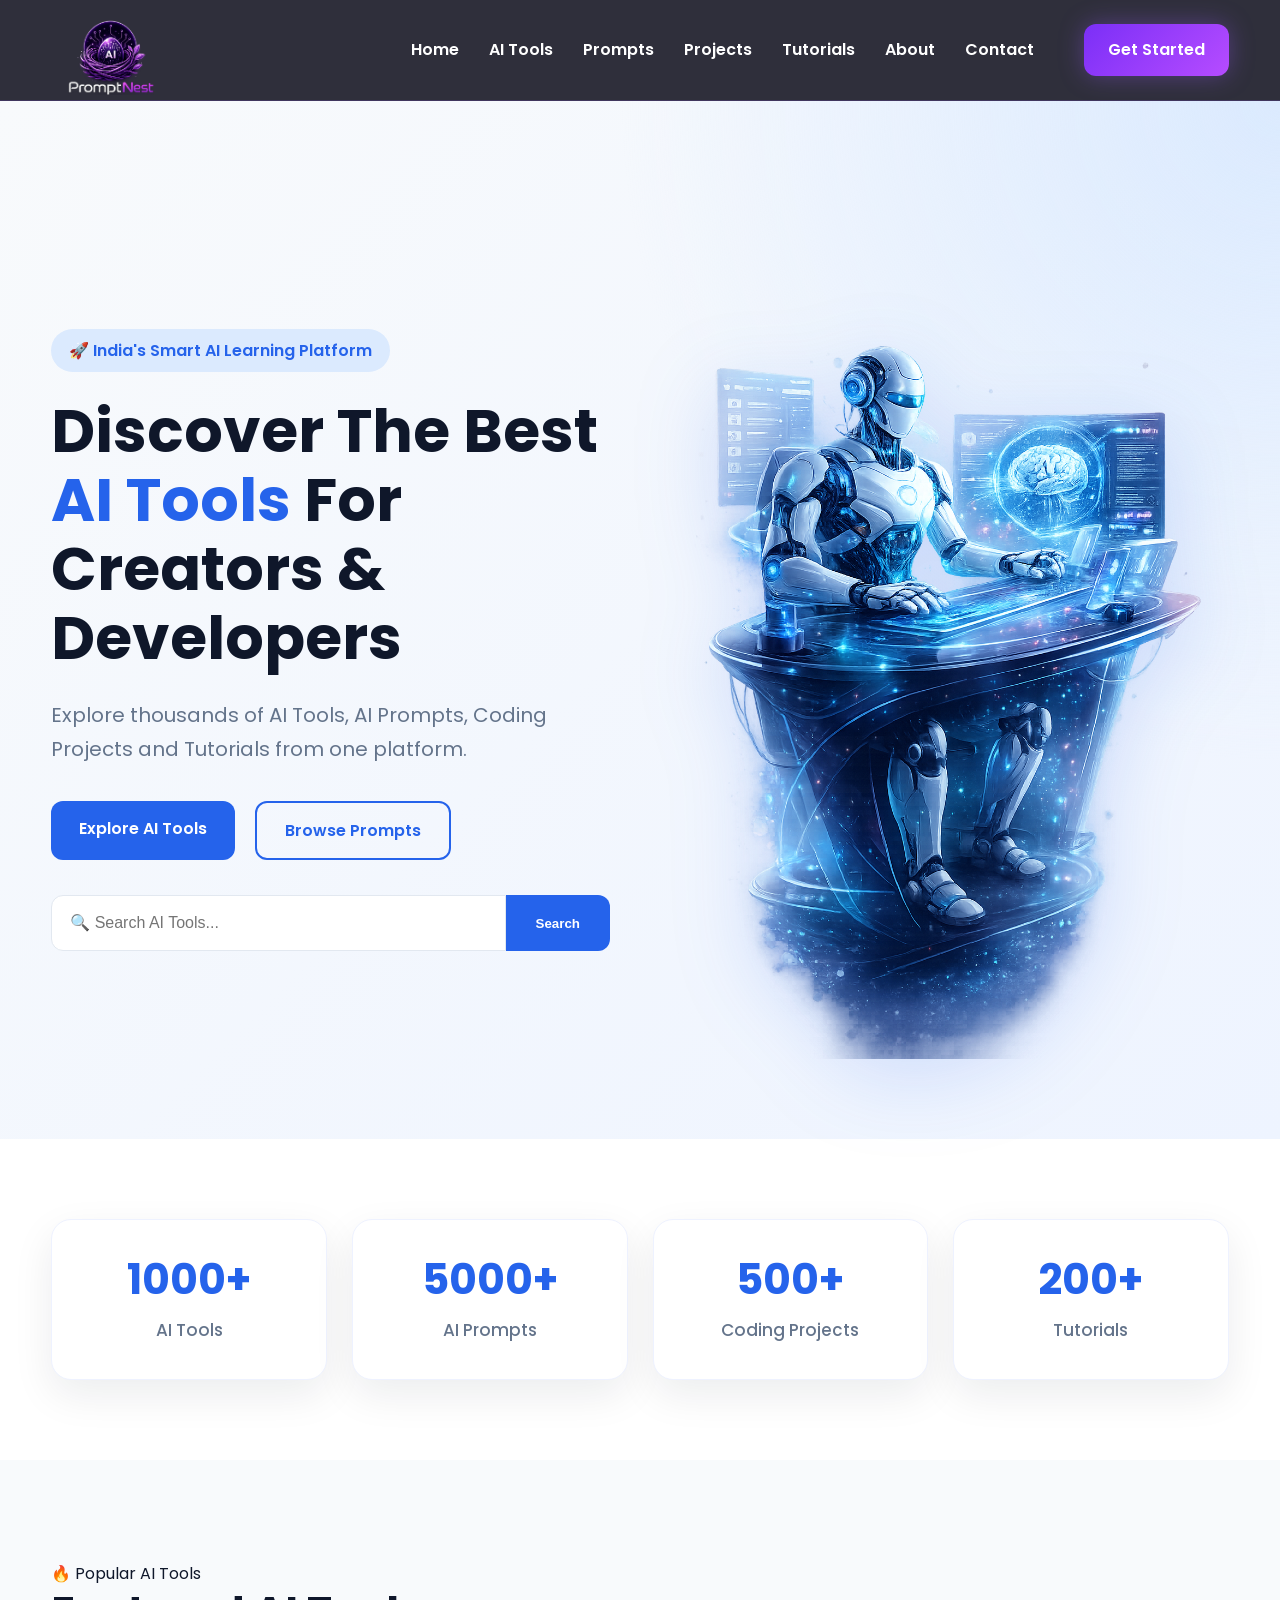
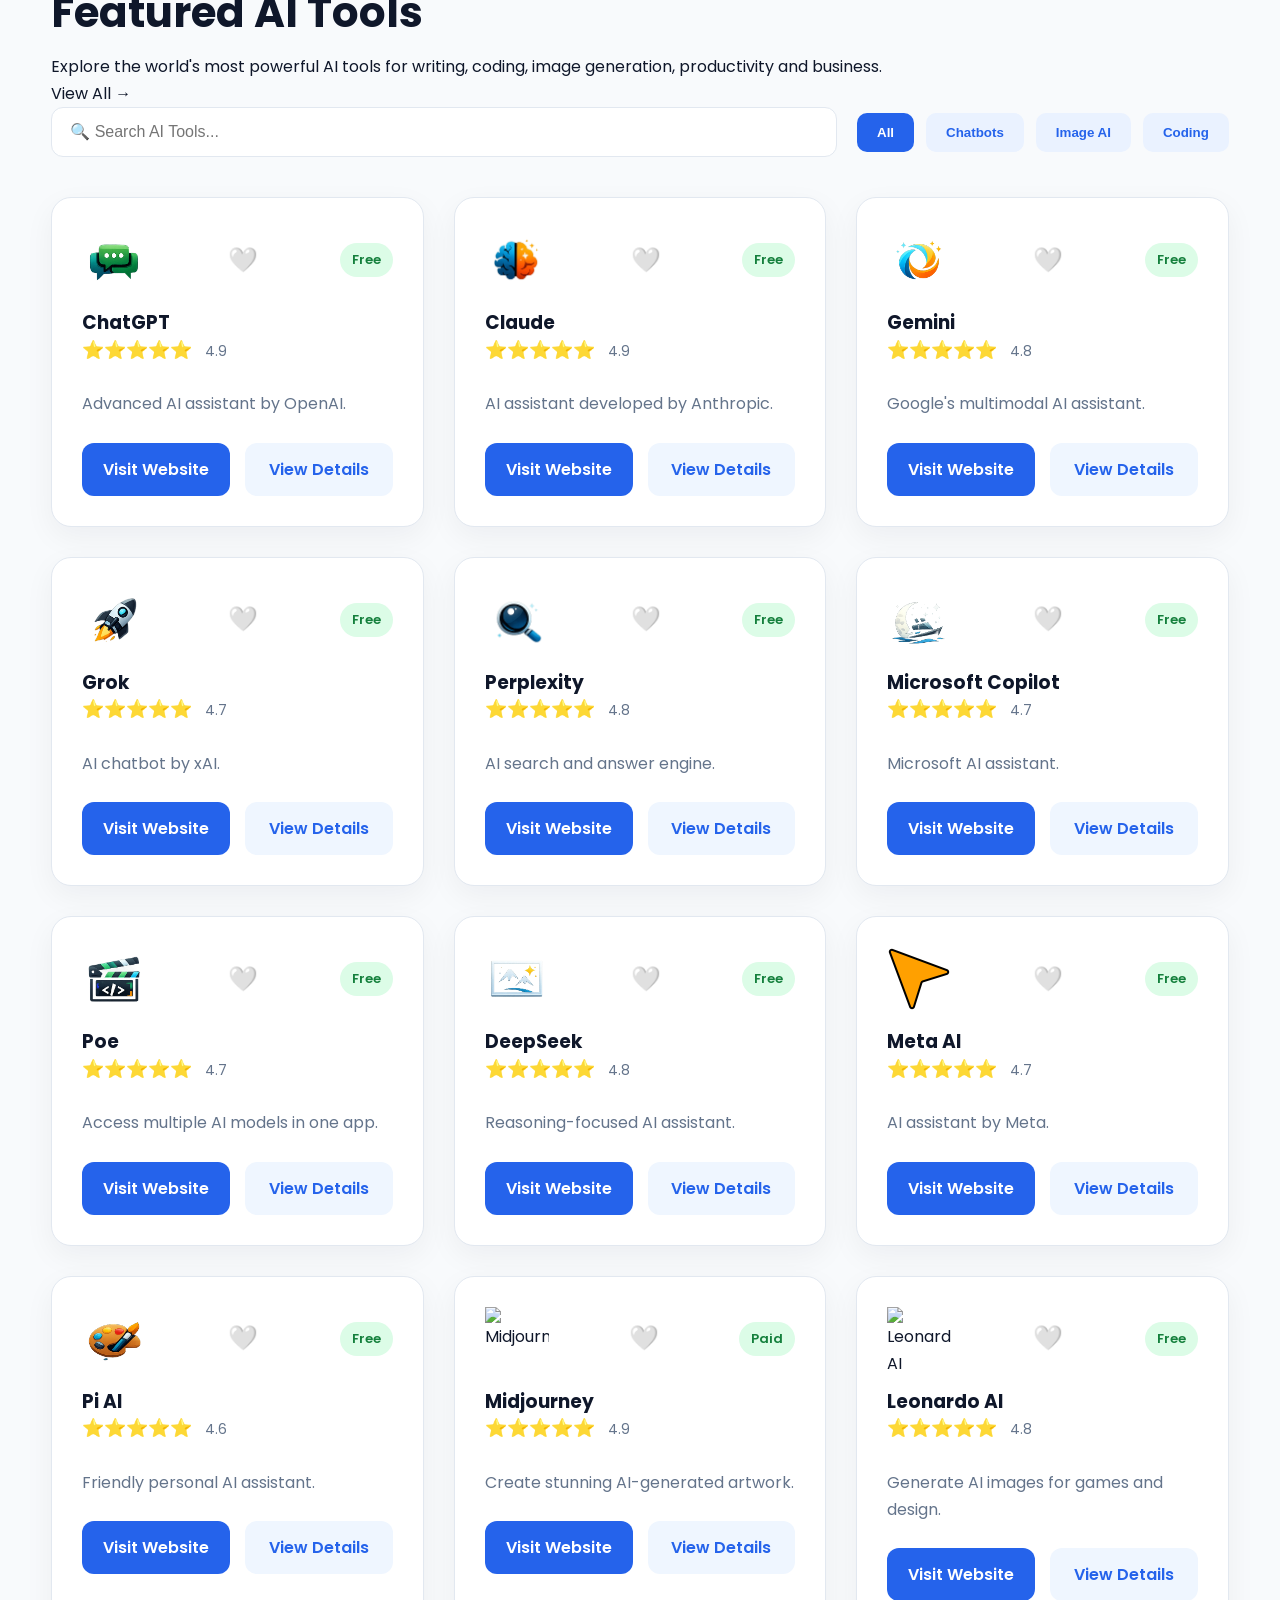
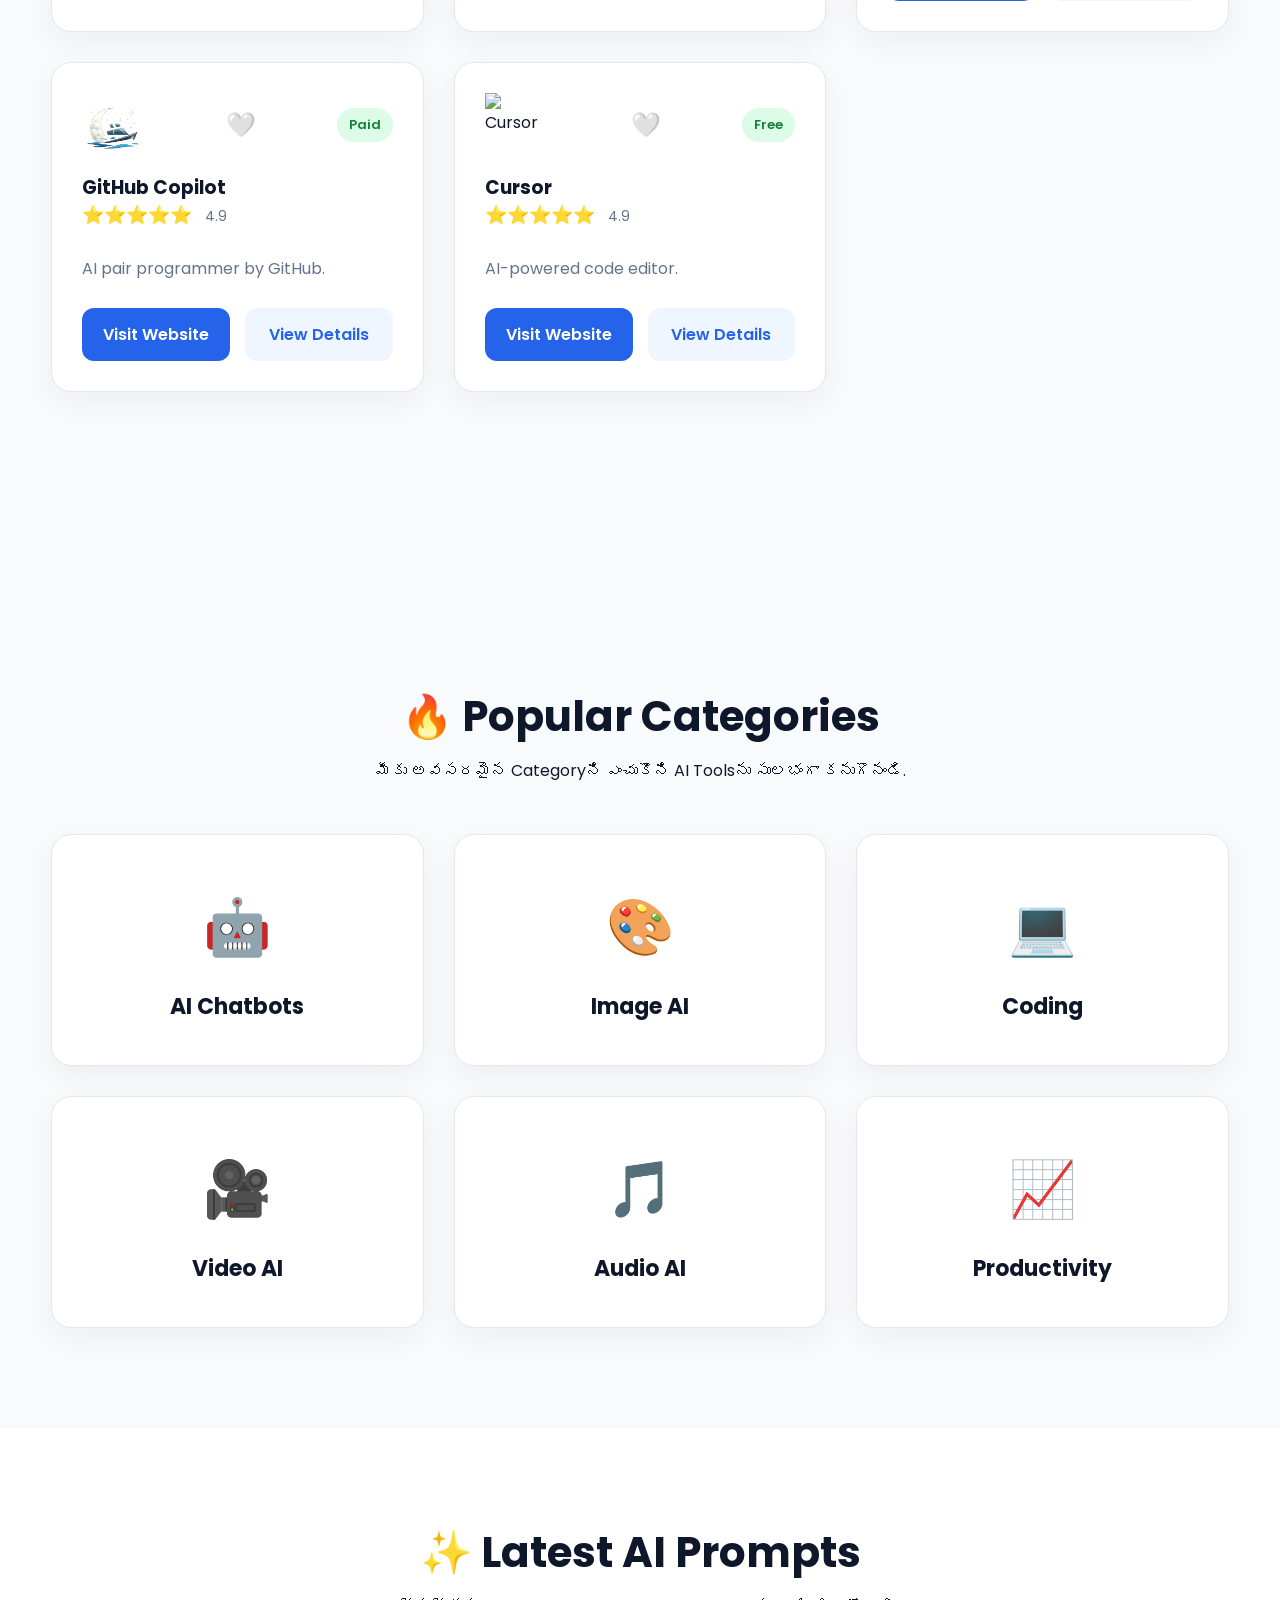
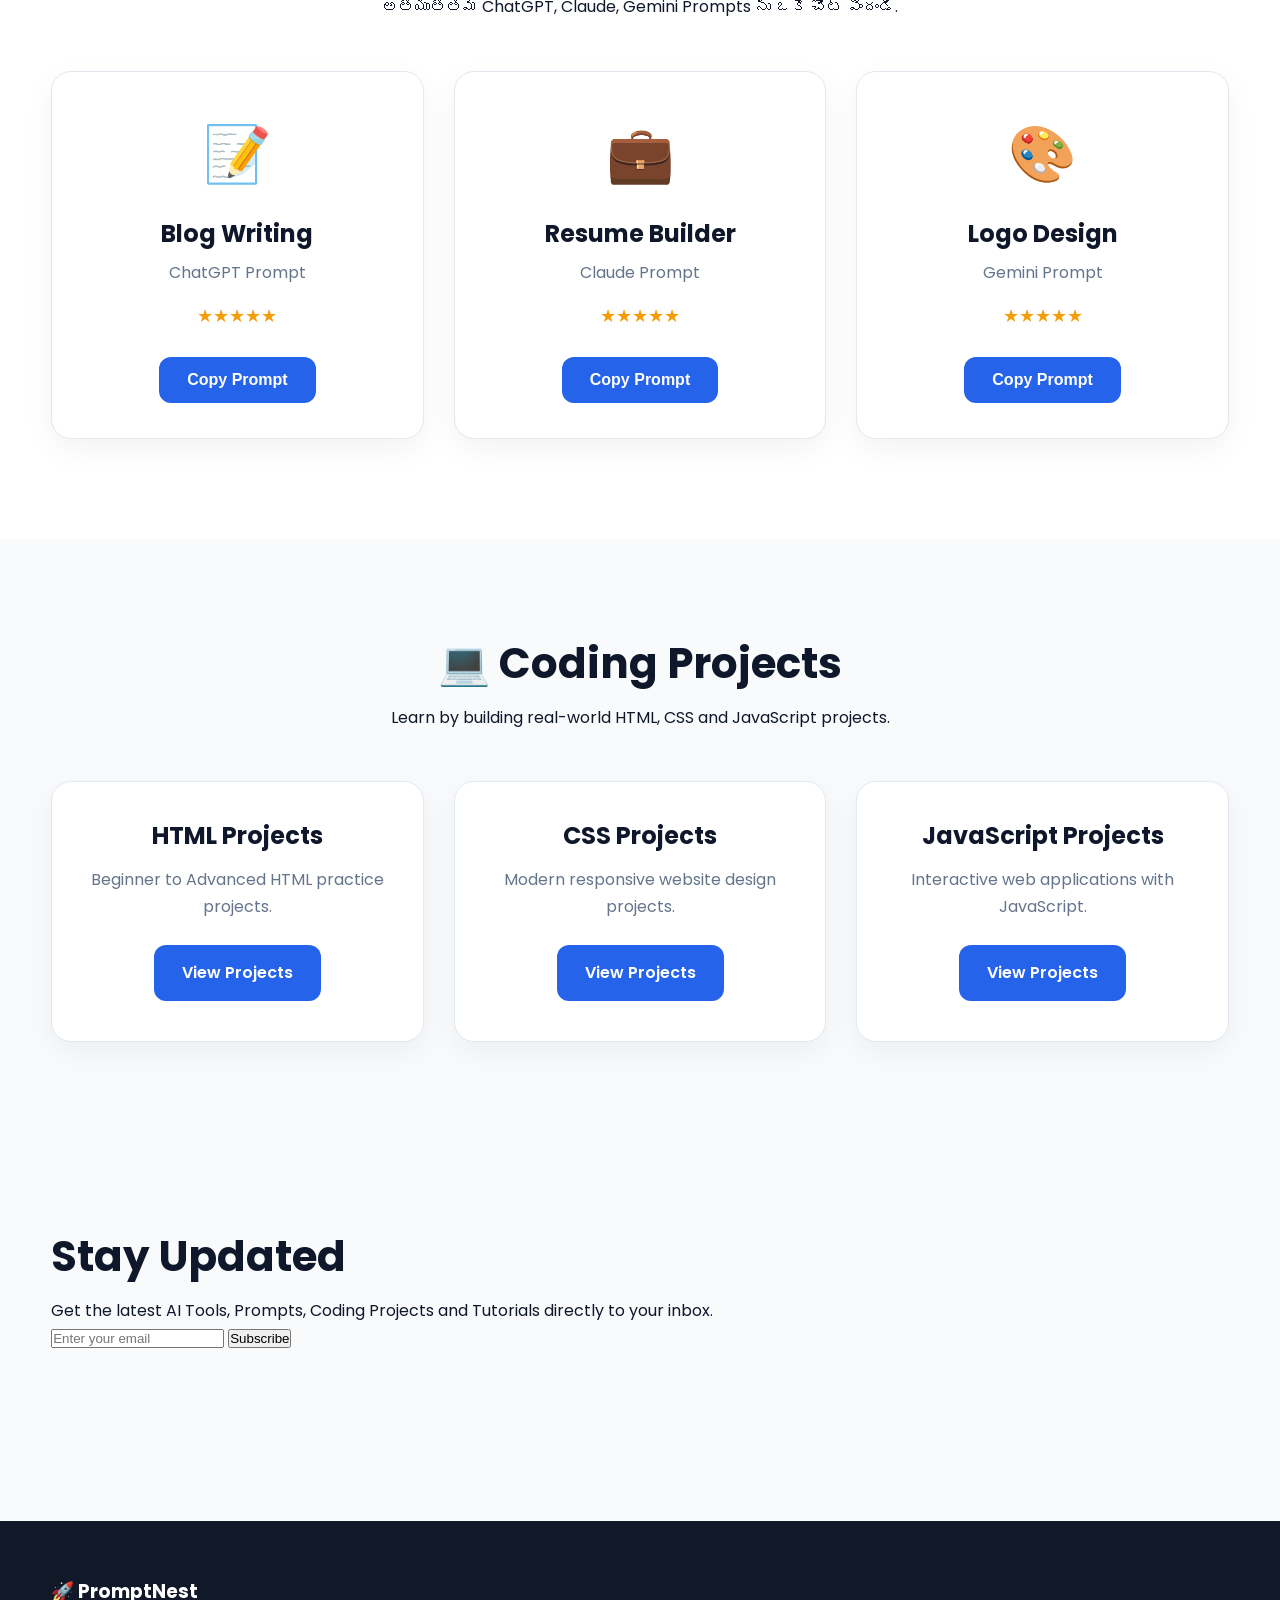
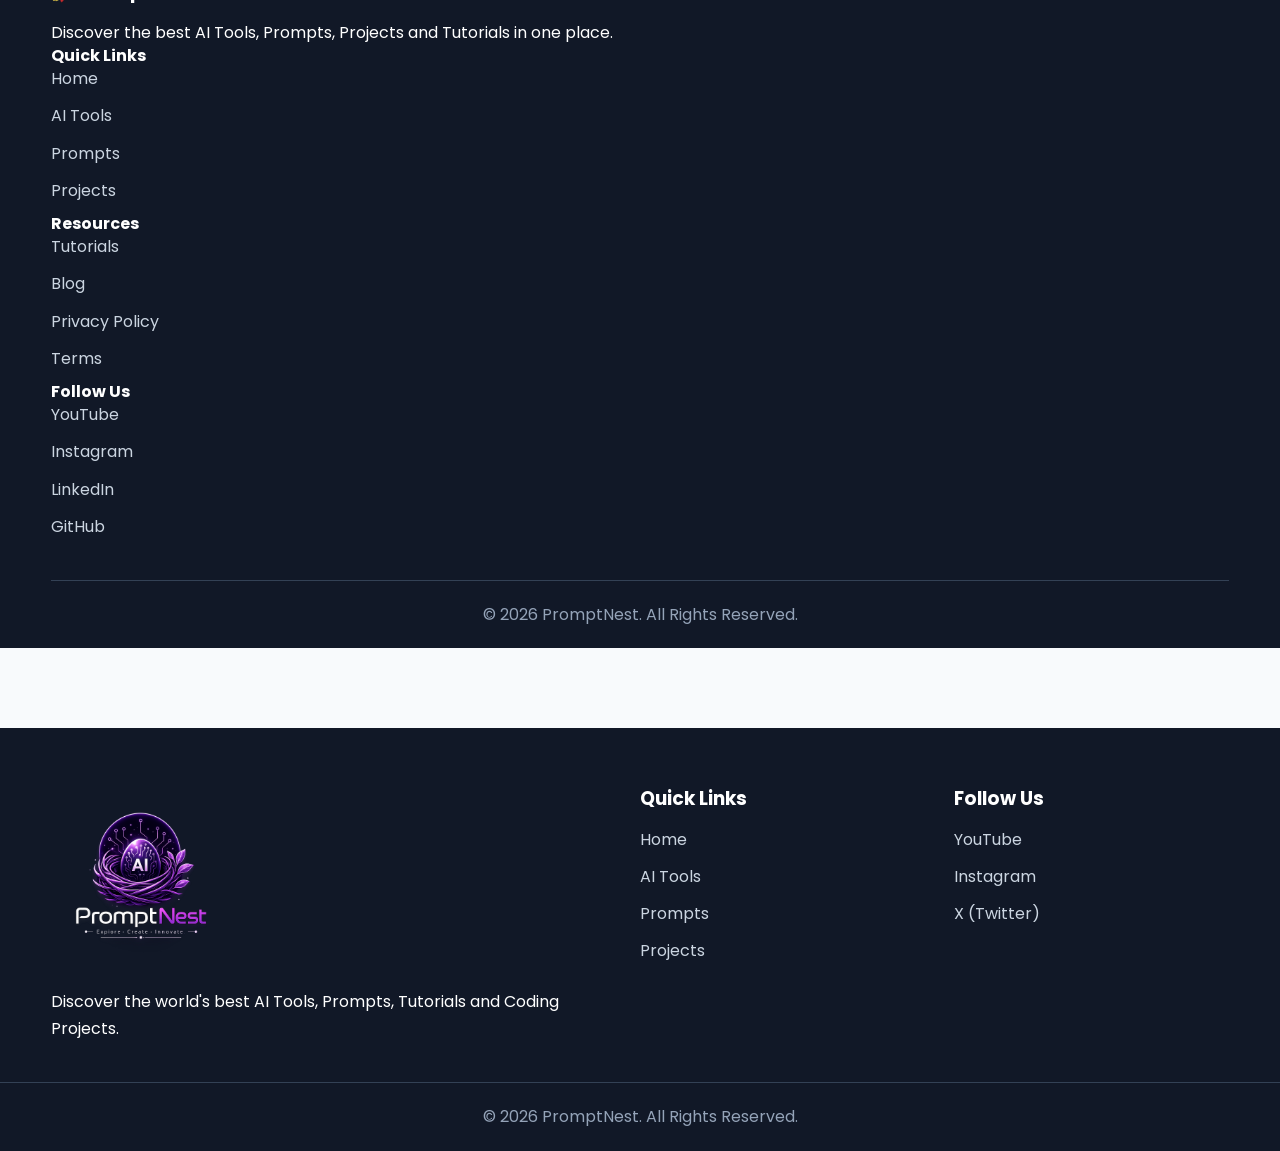
==== index.html @ 16aca828 "PromptNest v1" ====
<!DOCTYPE html>
<html lang="en">

<head>
    <meta charset="UTF-8">
    <meta name="viewport" content="width=device-width, initial-scale=1.0">

    <title>PromptNest - Discover the Best AI Tools</title>

    <meta name="description"
        content="Discover AI Tools, AI Prompts, Coding Projects and Tutorials.">

    <link rel="preconnect" href="https://fonts.googleapis.com">
    <link rel="preconnect" href="https://fonts.gstatic.com" crossorigin>

    <link href="https://fonts.googleapis.com/css2?family=Poppins:wght@300;400;500;600;700;800&display=swap"
        rel="stylesheet">

    <link rel="stylesheet" href="css/style.css">

    <meta name="description" content="PromptNest - Discover the best AI Tools, AI Prompts, Coding Projects, Tutorials and Resources.">

<meta name="keywords" content="AI Tools, ChatGPT, Claude, Gemini, AI Prompts, Coding Projects, PromptNest">

<meta name="author" content="PromptNest">

<meta property="og:title" content="PromptNest">

<meta property="og:description" content="Explore the World's Best AI Tools.">

<meta property="og:image" content="assets/images/logo-header.png">

<meta property="og:type" content="website">

<meta name="theme-color" content="#7C3AED">

<link rel="icon" type="image/png" href="assets/images/favicon.png">

</head>

<body>

<!-- ================= HEADER ================= -->

<header class="header">

    <div class="container">

        <nav class="navbar">
<a href="#" class="logo">
    <img src="assets/images/logo-header.png" alt="PromptNest">
</a>
            
            <ul class="nav-links">

                <li><a href="#">Home</a></li>

                <li><a href="#">AI Tools</a></li>

                <li><a href="#">Prompts</a></li>

                <li><a href="#">Projects</a></li>

                <li><a href="#">Tutorials</a></li>

                <li><a href="#">About</a></li>

                <li><a href="#">Contact</a></li>

            </ul>

            <a href="#" class="btn nav-btn">
            Get Started
            </a>

            <button id="menuToggle" class="menu-toggle">
    ☰
            </button>

        </nav>

    </div>

</header>

<!-- ================= HERO ================= -->

<section class="hero">

    <div class="container hero-container">

        <div class="hero-content">

            <span class="hero-badge">

                🚀 India's Smart AI Learning Platform

            </span>

            <h1>

                Discover The Best

                <span>AI Tools</span>

                For Creators & Developers

            </h1>

            <p>

                Explore thousands of AI Tools, AI Prompts,
                Coding Projects and Tutorials from one platform.

            </p>

            <div class="hero-buttons">

                <a href="#" class="btn">

                    Explore AI Tools

                </a>

                <a href="#" class="btn-outline">

                    Browse Prompts

                </a>

            </div>

            <div class="hero-search">

                <input
                    type="text"
                    placeholder="🔍 Search AI Tools...">

                <button>

                    Search

                </button>

            </div>

        </div>

        <div class="hero-image">

            <img
                src="assets/images/hero-ai.png"
                alt="PromptNest AI">

        </div>

    </div>

</section>

<!-- ========= PART 2 CONTINUES BELOW ========= -->
 <!-- ================= STATISTICS ================= -->

<section class="stats">

    <div class="container">

        <div class="stats-grid">

            <div class="stat-card">
                <h2>1000+</h2>
                <p>AI Tools</p>
            </div>

            <div class="stat-card">
                <h2>5000+</h2>
                <p>AI Prompts</p>
            </div>

            <div class="stat-card">
                <h2>500+</h2>
                <p>Coding Projects</p>
            </div>

            <div class="stat-card">
                <h2>200+</h2>
                <p>Tutorials</p>
            </div>

        </div>

    </div>

</section>

<!-- ================= FEATURED AI TOOLS ================= -->
<section class="tools" id="tools">

    <div class="container">

        <div class="tools-header">

            <div>

                <span class="section-badge">
                    🔥 Popular AI Tools
                </span>

                <h2>Featured AI Tools</h2>

                <p>
                    Explore the world's most powerful AI tools for
                    writing, coding, image generation, productivity
                    and business.
                </p>

            </div>

            <a href="#" class="view-all-btn">
                View All →
            </a>

        </div>

        <div class="tools-toolbar">

            <input
                type="text"
                id="toolSearch"
                placeholder="🔍 Search AI Tools...">

            <div class="filters">

                <button class="filter-btn active"
                    data-category="all">
                    All
                </button>

                <button class="filter-btn"
                    data-category="chatbot">
                    Chatbots
                </button>

                <button class="filter-btn"
                    data-category="image">
                    Image AI
                </button>

                <button class="filter-btn"
                    data-category="coding">
                    Coding
                </button>

            </div>

        </div>

        <div class="tools-grid" id="toolsContainer"></div>

        <div class="pagination" id="pagination"></div>
     </section>
<!-- ================= POPULAR CATEGORIES ================= -->

<section class="categories" id="categories">

    <div class="container">

        <div class="section-title">

            <h2>🔥 Popular Categories</h2>

            <p>
                మీకు అవసరమైన Categoryని ఎంచుకొని AI Toolsను సులభంగా కనుగొనండి.
            </p>

        </div>

        <div class="category-grid">

            <div class="category-card">
                🤖
                <h3>AI Chatbots</h3>
            </div>

            <div class="category-card">
                🎨
                <h3>Image AI</h3>
            </div>

            <div class="category-card">
                💻
                <h3>Coding</h3>
            </div>

            <div class="category-card">
                🎥
                <h3>Video AI</h3>
            </div>

            <div class="category-card">
                🎵
                <h3>Audio AI</h3>
            </div>

            <div class="category-card">
                📈
                <h3>Productivity</h3>
            </div>

        </div>

    </div>

</section>
<!-- ================= LATEST AI PROMPTS ================= -->

<section class="prompts" id="prompts">

    <div class="container">

        <div class="section-title">

            <h2>✨ Latest AI Prompts</h2>

            <p>
                అత్యుత్తమ ChatGPT, Claude, Gemini Prompts ను ఒకే చోట పొందండి.
            </p>

        </div>

        <div class="prompt-grid">

            <div class="prompt-card">

                <div class="prompt-icon">📝</div>

                <h3>Blog Writing</h3>

                <p>ChatGPT Prompt</p>

                <div class="rating">★★★★★</div>

                <button class="copy-btn">
                    Copy Prompt
                </button>

            </div>

            <div class="prompt-card">

                <div class="prompt-icon">💼</div>

                <h3>Resume Builder</h3>

                <p>Claude Prompt</p>

                <div class="rating">★★★★★</div>

                <button class="copy-btn">
                    Copy Prompt
                </button>

            </div>

            <div class="prompt-card">

                <div class="prompt-icon">🎨</div>

                <h3>Logo Design</h3>

                <p>Gemini Prompt</p>

                <div class="rating">★★★★★</div>

                <button class="copy-btn">
                    Copy Prompt
                </button>

            </div>

        </div>

    </div>

</section>
<!-- ================= CODING PROJECTS ================= -->

<section class="projects" id="projects">

    <div class="container">

        <div class="section-title">

            <h2>💻 Coding Projects</h2>

            <p>
                Learn by building real-world HTML, CSS and JavaScript projects.
            </p>

        </div>

        <div class="project-grid">

            <div class="project-card">

                <h3>HTML Projects</h3>

                <p>
                    Beginner to Advanced HTML practice projects.
                </p>

                <a href="#" class="btn">
                    View Projects
                </a>

            </div>

            <div class="project-card">

                <h3>CSS Projects</h3>

                <p>
                    Modern responsive website design projects.
                </p>

                <a href="#" class="btn">
                    View Projects
                </a>

            </div>

            <div class="project-card">

                <h3>JavaScript Projects</h3>

                <p>
                    Interactive web applications with JavaScript.
                </p>

                <a href="#" class="btn">
                    View Projects
                </a>

            </div>

        </div>

    </div>

</section>
<!-- ========= PART 3 CONTINUES BELOW ========= -->
 <!-- ================= NEWSLETTER ================= -->

<section class="newsletter" id="newsletter">

    <div class="container">

        <div class="newsletter-box">

            <h2>Stay Updated</h2>

            <p>
                Get the latest AI Tools, Prompts,
                Coding Projects and Tutorials directly to your inbox.
            </p>

            <form class="newsletter-form">

                <input
                    type="email"
                    placeholder="Enter your email">

                <button type="submit">
                    Subscribe
                </button>

            </form>

        </div>

    </div>

</section>

<!-- ================= FOOTER ================= -->

<footer class="footer" id="contact">

    <div class="container">

        <div class="footer-grid">

            <div>

                <h3>🚀 PromptNest</h3>

                <p>
                    Discover the best AI Tools,
                    Prompts, Projects and Tutorials
                    in one place.
                </p>

            </div>

            <div>

                <h4>Quick Links</h4>

                <ul>

                    <li><a href="#">Home</a></li>

                    <li><a href="#">AI Tools</a></li>

                    <li><a href="#">Prompts</a></li>

                    <li><a href="#">Projects</a></li>

                </ul>

            </div>

            <div>

                <h4>Resources</h4>

                <ul>

                    <li><a href="#">Tutorials</a></li>

                    <li><a href="#">Blog</a></li>

                    <li><a href="#">Privacy Policy</a></li>

                    <li><a href="#">Terms</a></li>

                </ul>

            </div>

            <div>

                <h4>Follow Us</h4>

                <ul>

                    <li><a href="#">YouTube</a></li>

                    <li><a href="#">Instagram</a></li>

                    <li><a href="#">LinkedIn</a></li>

                    <li><a href="#">GitHub</a></li>

                </ul>

            </div>

        </div>

        <div class="footer-bottom">

            <p>

                © 2026 PromptNest. All Rights Reserved.

            </p>

        </div>

    </div>

</footer>

<script src="data/tools/chatbots.js"></script>
<script src="data/tools/image-ai.js"></script>
<script src="data/tools/coding.js"></script>
<script src="data/tools/video-ai.js"></script>
<script src="data/tools.js"></script>
<script src="js/script.js"></script>
<footer class="footer">

    <div class="container footer-content">

        <div>
            <img src="assets/images/logo-footer.png"
                 alt="PromptNest"
                 class="footer-logo">

            <p>
                Discover the world's best AI Tools,
                Prompts, Tutorials and Coding Projects.
            </p>
        </div>

        <div>
            <h3>Quick Links</h3>

            <ul>
                <li><a href="#">Home</a></li>
                <li><a href="#">AI Tools</a></li>
                <li><a href="#">Prompts</a></li>
                <li><a href="#">Projects</a></li>
            </ul>
        </div>

        <div>
            <h3>Follow Us</h3>

            <ul>
                <li><a href="#">YouTube</a></li>
                <li><a href="#">Instagram</a></li>
                <li><a href="#">X (Twitter)</a></li>
            </ul>
        </div>

    </div>

    <div class="footer-bottom">
        © 2026 PromptNest. All Rights Reserved.
    </div>

</footer>

</body>

</html>
---- css/style.css ----
/* ==========================================
   PromptNest v5
   Professional Foundation CSS
   Version: 1.0
========================================== */

/* Google Font */
@import url('https://fonts.googleapis.com/css2?family=Poppins:wght@300;400;500;600;700;800&display=swap');

/* Reset */

*{
    margin:0;
    padding:0;
    box-sizing:border-box;
}

/* Root Colors */

:root{

    --primary:#2563EB;
    --primary-dark:#1D4ED8;

    --accent:#7C3AED;

    --background:#F8FAFC;

    --surface:#FFFFFF;

    --text:#0F172A;

    --text-light:#64748B;

    --border:#E2E8F0;

    --success:#22C55E;

    --warning:#F59E0B;

    --danger:#EF4444;

    --shadow:0 10px 35px rgba(15,23,42,.08);

    --radius:16px;

}

/* Body */

body{

    font-family:'Poppins',sans-serif;

    background:var(--background);

    color:var(--text);

    line-height:1.7;

}

/* Images */

img{

    max-width:100%;

    display:block;

}

/* Links */

a{

    text-decoration:none;

    color:inherit;

}

/* Lists */

ul{

    list-style:none;

}

/* Container */

.container{

    width:min(1200px,92%);

    margin:auto;

}

/* Buttons */

.btn{

    display:inline-block;

    padding:14px 28px;

    border-radius:12px;

    background:var(--primary);

    color:#fff;

    font-weight:600;

    transition:.3s;

}

.btn:hover{

    background:var(--primary-dark);

    transform:translateY(-3px);

}

/* Sections */

section{

    padding:90px 0;

}

/* Headings */

h1,h2,h3,h4{

    line-height:1.2;

}

h2{

    font-size:42px;

    margin-bottom:15px;

}

.section-title{

    text-align:center;

}

.section-subtitle{

    text-align:center;

    color:var(--text-light);

    max-width:700px;

    margin:15px auto 60px;

}
/* ==========================================
   HEADER
========================================== */

.header{

    position:sticky;

    top:0;

    z-index:1000;

    background:rgba(255,255,255,.85);

    backdrop-filter:blur(16px);

    border-bottom:1px solid var(--border);

}

.navbar{
    display:flex;
    align-items:center;
    justify-content:space-between;
    min-height:100px;
    gap:20px;
}

.logo{
    display:flex;
    align-items:center;
    gap:12px;
    flex:0 0 auto;
}

.nav-links{
    display:flex;
    align-items:center;
    gap:28px;
    list-style:none;
    margin-left:auto;
}

.nav-links a{

    font-weight:500;

    color:var(--text);

    transition:.3s;

}

.nav-links a:hover{

    color:var(--primary);

}

.nav-btn{

    padding:12px 24px;

}

/* Mobile */

@media(max-width:900px){

.nav-links{

display:none;

}

.nav-btn{

display:none;

}

}
/* ==========================================
   HERO SECTION
========================================== */

.hero{

    padding:120px 0 80px;

    background:
    radial-gradient(circle at top right,#DBEAFE 0%,transparent 40%),
    linear-gradient(135deg,#F8FAFC,#EEF4FF);

}

.hero-container{

    display:flex;

    align-items:center;

    justify-content:space-between;

    gap:60px;

}

.hero-content{

    flex:1;

}

.hero-badge{

    display:inline-block;

    background:#DBEAFE;

    color:#2563EB;

    padding:8px 18px;

    border-radius:50px;

    font-weight:600;

    margin-bottom:25px;

}

.hero h1{

    font-size:60px;

    line-height:1.15;

    margin-bottom:25px;

    color:#0F172A;

}

.hero h1 span{

    color:#2563EB;

}

.hero p{

    font-size:20px;

    color:#64748B;

    max-width:650px;

    margin-bottom:35px;

}

.hero-buttons{

    display:flex;

    gap:20px;

    margin-bottom:35px;

}

.btn-outline{

    display:inline-block;

    padding:14px 28px;

    border:2px solid #2563EB;

    color:#2563EB;

    border-radius:12px;

    font-weight:600;

    transition:.3s;

}

.btn-outline:hover{

    background:#2563EB;

    color:white;

}

.hero-search{

    display:flex;

    max-width:600px;

}

.hero-search input{

    flex:1;

    padding:18px;

    border:1px solid #E2E8F0;

    border-radius:12px 0 0 12px;

    outline:none;

    font-size:16px;

}

.hero-search button{

    padding:18px 30px;

    background:#2563EB;

    color:white;

    border:none;

    border-radius:0 12px 12px 0;

    cursor:pointer;

    font-weight:600;

}

.hero-image{

    flex:1;

    text-align:center;

}

.hero-image img{

    width:100%;

    max-width:560px;

    filter:drop-shadow(0 20px 40px rgba(37,99,235,.18));

    animation:float 5s ease-in-out infinite;

}

@media(max-width:900px){

.hero-container{

flex-direction:column;

text-align:center;

}

.hero h1{

font-size:42px;

}

.hero-buttons{

justify-content:center;

}

.hero-search{

margin:auto;

}

}
@keyframes float{

    0%{
        transform:translateY(0);
    }

    50%{
        transform:translateY(-18px);
    }

    100%{
        transform:translateY(0);
    }

}
/* ==========================================
   STATISTICS
========================================== */

.stats{

    padding:80px 0;

    background:#ffffff;

}

.stats-grid{

    display:grid;

    grid-template-columns:repeat(4,1fr);

    gap:25px;

}

.stat-card{

    background:#fff;

    border-radius:20px;

    padding:35px;

    text-align:center;

    box-shadow:0 15px 40px rgba(15,23,42,.08);

    transition:.35s;

    border:1px solid #EEF2FF;

}

.stat-card:hover{

    transform:translateY(-10px);

    box-shadow:0 25px 50px rgba(37,99,235,.18);

}

.stat-card h2{

    font-size:42px;

    color:#2563EB;

    margin-bottom:10px;

}

.stat-card p{

    color:#64748B;

    font-size:17px;

    font-weight:500;

}

@media(max-width:900px){

.stats-grid{

grid-template-columns:repeat(2,1fr);

}

}

@media(max-width:600px){

.stats-grid{

grid-template-columns:1fr;

}

}
/* ==========================================
   FEATURED AI TOOLS
========================================== */

.tools{

    padding:100px 0;

    background:#F8FAFC;

}

.tools .section-title{

    text-align:center;

    margin-bottom:60px;

}

.tools .section-title h2{

    font-size:42px;

    margin-bottom:15px;

    color:#0F172A;

}

.tools .section-title p{

    max-width:700px;

    margin:auto;

    color:#64748B;

    font-size:18px;

}

.tools-grid{

    display:grid;

    grid-template-columns:repeat(3,1fr);

    gap:30px;

}

.tool-card{

    background:#FFFFFF;

    border:1px solid #E2E8F0;

    border-radius:20px;

    padding:30px;

    transition:.35s;

    box-shadow:0 10px 30px rgba(15,23,42,.05);

}

.tool-card:hover{

    transform:translateY(-10px);

    box-shadow:0 20px 45px rgba(37,99,235,.15);

    border-color:#2563EB;

}

.tool-top{

    display:flex;

    justify-content:space-between;

    align-items:center;

    margin-bottom:20px;

}

.tool-top h3{

    font-size:24px;

}

.badge{

    padding:6px 12px;

    border-radius:30px;

    font-size:13px;

    font-weight:600;

}

.free{

    background:#DCFCE7;

    color:#15803D;

}

.rating{

    color:#F59E0B;

    font-size:18px;

    margin-bottom:15px;

}

.tool-card p{

    color:#64748B;

    line-height:1.7;

    margin-bottom:20px;

}

.tags{

    display:flex;

    flex-wrap:wrap;

    gap:10px;

    margin-bottom:25px;

}

.tags span{

    background:#EFF6FF;

    color:#2563EB;

    padding:8px 14px;

    border-radius:30px;

    font-size:14px;

    font-weight:500;

}

.tool-card .btn{

    width:100%;

    text-align:center;

}

@media(max-width:992px){

.tools-grid{

grid-template-columns:repeat(2,1fr);

}

}

@media(max-width:768px){

.tools-grid{

grid-template-columns:1fr;

}

}
/* ==========================================
   TOOLS TOOLBAR
========================================== */

.tools-toolbar{

    display:flex;

    justify-content:space-between;

    align-items:center;

    gap:20px;

    margin-bottom:40px;

    flex-wrap:wrap;

}

.tools-toolbar input{

    flex:1;

    min-width:280px;

    padding:15px 18px;

    border:1px solid #E2E8F0;

    border-radius:12px;

    font-size:16px;

    outline:none;

}

.filters{

    display:flex;

    gap:12px;

    flex-wrap:wrap;

}

.filter-btn{

    padding:12px 20px;

    border:none;

    border-radius:10px;

    background:#EAF2FF;

    color:#2563EB;

    font-weight:600;

    cursor:pointer;

    transition:.3s;

}

.filter-btn:hover,
.filter-btn.active{

    background:#2563EB;

    color:#fff;

}
/* ======================================
   TOOL CARD V2
====================================== */

.tool-header{

display:flex;

justify-content:space-between;

align-items:center;

margin-bottom:20px;

}

.tool-header img{

width:64px;

height:64px;

object-fit:contain;

}

.tool-buttons{

display:flex;

gap:15px;

margin-top:25px;

}

.visit-btn{

flex:1;

background:#2563EB;

color:white;

padding:13px;

border-radius:12px;

text-align:center;

font-weight:600;

transition:.3s;

}

.visit-btn:hover{

background:#1D4ED8;

}

.review-btn{

flex:1;

background:#EFF6FF;

color:#2563EB;

padding:13px;

border-radius:12px;

text-align:center;

font-weight:600;

transition:.3s;

}

.review-btn:hover{

background:#2563EB;

color:white;

}

.rating span{

color:#64748B;

font-size:14px;

margin-left:8px;

}
/* ==========================================
   POPULAR CATEGORIES
========================================== */

.categories{

    padding:100px 0;

    background:#F8FAFC;

}

.category-grid{

    display:grid;

    grid-template-columns:repeat(3,1fr);

    gap:30px;

    margin-top:50px;

}

.category-card{

    background:#FFFFFF;

    border:1px solid #E2E8F0;

    border-radius:20px;

    padding:45px 30px;

    text-align:center;

    font-size:55px;

    cursor:pointer;

    transition:.35s;

    box-shadow:0 10px 30px rgba(15,23,42,.05);

}

.category-card h3{

    font-size:22px;

    color:#0F172A;

    margin-top:20px;

}

.category-card:hover{

    transform:translateY(-10px);

    border-color:#2563EB;

    box-shadow:0 25px 45px rgba(37,99,235,.18);

}

@media(max-width:992px){

.category-grid{

grid-template-columns:repeat(2,1fr);

}

}

@media(max-width:768px){

.category-grid{

grid-template-columns:1fr;

}

}
/* ==========================================
   LATEST AI PROMPTS
========================================== */

.prompts{

    padding:100px 0;

    background:#FFFFFF;

}

.prompt-grid{

    display:grid;

    grid-template-columns:repeat(3,1fr);

    gap:30px;

    margin-top:50px;

}

.prompt-card{

    background:#FFFFFF;

    border:1px solid #E2E8F0;

    border-radius:20px;

    padding:35px;

    text-align:center;

    transition:.35s;

    box-shadow:0 10px 30px rgba(15,23,42,.05);

}

.prompt-card:hover{

    transform:translateY(-10px);

    border-color:#2563EB;

    box-shadow:0 25px 45px rgba(37,99,235,.18);

}

.prompt-icon{

    font-size:55px;

    margin-bottom:20px;

}

.prompt-card h3{

    font-size:24px;

    color:#0F172A;

    margin-bottom:10px;

}

.prompt-card p{

    color:#64748B;

    margin-bottom:15px;

}

.rating{

    color:#F59E0B;

    font-size:18px;

    margin-bottom:25px;

}

.copy-btn{

    background:#2563EB;

    color:#FFFFFF;

    border:none;

    padding:14px 28px;

    border-radius:12px;

    font-size:16px;

    font-weight:600;

    cursor:pointer;

    transition:.3s;

}

.copy-btn:hover{

    background:#1D4ED8;

}

@media(max-width:992px){

.prompt-grid{

grid-template-columns:repeat(2,1fr);

}

}

@media(max-width:768px){

.prompt-grid{

grid-template-columns:1fr;

}

}
/* ==========================================
   CODING PROJECTS
========================================== */

.projects{

    padding:100px 0;

    background:#F8FAFC;

}

.project-grid{

    display:grid;

    grid-template-columns:repeat(3,1fr);

    gap:30px;

    margin-top:50px;

}

.project-card{

    background:#FFFFFF;

    border:1px solid #E2E8F0;

    border-radius:20px;

    padding:40px 30px;

    text-align:center;

    transition:.35s;

    box-shadow:0 10px 30px rgba(15,23,42,.05);

}

.project-card:hover{

    transform:translateY(-10px);

    border-color:#2563EB;

    box-shadow:0 25px 45px rgba(37,99,235,.18);

}

.project-card h3{

    font-size:24px;

    color:#0F172A;

    margin-bottom:15px;

}

.project-card p{

    color:#64748B;

    line-height:1.7;

    margin-bottom:25px;

}

@media(max-width:992px){

.project-grid{

grid-template-columns:repeat(2,1fr);

}

}

@media(max-width:768px){

.project-grid{

grid-template-columns:1fr;

}

}
/* ==========================================
   TOOL DETAILS PAGE
========================================== */

.tool-details{
    padding:80px 0;
    background:#F8FAFC;
}

.tool-details .container{
    max-width:900px;
    margin:auto;
    background:#FFFFFF;
    padding:40px;
    border-radius:20px;
    box-shadow:0 15px 40px rgba(0,0,0,.08);
}

.tool-logo{
    width:100px;
    height:100px;
    display:block;
    margin:0 auto 25px;
    object-fit:contain;
}

.tool-details h1{
    text-align:center;
    font-size:42px;
    color:#0F172A;
    margin-bottom:20px;
}

.tool-description{
    text-align:center;
    color:#64748B;
    font-size:18px;
    line-height:1.8;
    margin-bottom:40px;
}

.tool-info{
    display:grid;
    grid-template-columns:repeat(3,1fr);
    gap:20px;
    margin-bottom:40px;
}

.info-box{
    background:#F8FAFC;
    border:1px solid #E2E8F0;
    border-radius:15px;
    padding:20px;
    text-align:center;
}

.info-box h3{
    margin-top:10px;
    color:#2563EB;
}

.feature-list{
    margin:30px 0;
    padding-left:20px;
}

.feature-list li{
    margin-bottom:15px;
    font-size:17px;
    color:#334155;
}

.tool-details .btn{
    display:block;
    width:max-content;
    margin:40px auto 0;
}
/* ==========================================
   MOBILE RESPONSIVE
========================================== */

@media (max-width:768px){

    .hero-container{
        flex-direction:column;
        text-align:center;
    }

    .hero h1{
        font-size:38px;
    }

    .hero p{
        font-size:17px;
    }

    .hero-buttons{
        justify-content:center;
        flex-wrap:wrap;
    }

    .hero-search{
        flex-direction:column;
    }

    .hero-image img{
        width:100%;
        max-width:380px;
    }

    .stats-grid,
    .tool-info,
    .category-grid,
    .prompt-grid,
    .project-grid,
    .footer-grid{
        grid-template-columns:1fr;
    }

    .tools-toolbar{
        flex-direction:column;
        gap:20px;
    }

    .filters{
        flex-wrap:wrap;
        justify-content:center;
    }

    .tool-details .container{
        padding:25px;
    }

    .tool-details h1{
        font-size:30px;
    }

}

/* ==========================
   Pagination
========================== */

.pagination{
    display:flex;
    justify-content:center;
    gap:12px;
    margin:50px 0;
    flex-wrap:wrap;
}

.page-btn{
    padding:12px 22px;
    border:none;
    border-radius:10px;
    background:#ffffff;
    color:#333;
    font-weight:600;
    cursor:pointer;
    box-shadow:0 5px 15px rgba(0,0,0,.08);
    transition:.3s;
}

.page-btn:hover{
    transform:translateY(-3px);
}

.page-btn.active{
    background:#6c63ff;
    color:#fff;
}
/* ===============================
   Premium AI Header
================================ */

.header{
    position: sticky;
    top: 0;
    z-index: 1000;

    background: rgba(10,10,20,.75);
    backdrop-filter: blur(18px);

    border-bottom: 1px solid rgba(140,82,255,.18);
}

/* ===========================
   LOGO
=========================== */

.logo{
    display:flex;
    align-items:center;
    gap:15px;
    text-decoration:none;
    flex-shrink:0;
}

.logo img{
    width:180px !important;
    height:auto !important;
    max-height:90px !important;
    object-fit:contain;
    display:block;
}

.logo span{
    font-size:28px;
    font-weight:800;
    color:#fff;
    white-space:nowrap;
}

.nav-links{
    display:flex;
    align-items:center;
    gap:24px;
    margin-left:40px;
    white-space:nowrap;
}

.nav-links a{
    color:#fff;
    text-decoration:none;
    font-weight:500;
}

.nav-btn{

    background:linear-gradient(135deg,#7b2ff7,#b64cff);
    border:none;

    box-shadow:0 0 25px rgba(155,92,255,.35);

}

/* ===========================
   FINAL HEADER
=========================== */

.header{
    background:#2f2f3b;
    position:sticky;
    top:0;
    z-index:1000;
}

.navbar{
    display:flex;
    align-items:center;
    justify-content:space-between;
    min-height:100px;
}

.logo img{
    height:110px;
    width:auto;
    display:block;
}

.nav-links{
    display:flex;
    align-items:center;
    gap:30px;
    margin-left:auto;
}

.nav-links a{
    color:#fff;
    font-weight:600;
    transition:.3s;
}

.nav-links a:hover{
    color:#9b5cff;
}

.nav-btn{
    margin-left:30px;
}
.logo img{
    width:120px !important;
    height:auto !important;
    display:block;
}

.logo{
    display:flex;
    align-items:center;
    gap:15px;
}

/* ===========================
   Dark Mode
=========================== */

.theme-btn{
    margin-left:15px;
    width:46px;
    height:46px;
    border:none;
    border-radius:50%;
    cursor:pointer;
    font-size:20px;
    background:#7C3AED;
    color:#fff;
    transition:.3s;
}

.theme-btn:hover{
    transform:scale(1.08);
}

body.dark{
    background:#0F172A;
    color:#fff;
}

body.dark .header{
    background:#111827;
}

body.dark .tool-card,
body.dark .category-card,
body.dark .prompt-card,
body.dark .project-card{
    background:#1E293B;
    color:#fff;
}
.favorite-btn{
    font-size:24px;
    cursor:pointer;
    user-select:none;
    transition:.3s;
}

.favorite-btn:hover{
    transform:scale(1.2);
}

.favorite-btn.active{
    color:#ff3366;
}

/* ===========================
   Footer
=========================== */

.footer{
    background:#111827;
    color:#fff;
    padding:60px 0 20px;
    margin-top:80px;
}

.footer-content{
    display:grid;
    grid-template-columns:2fr 1fr 1fr;
    gap:40px;
}

.footer-logo{
    width:180px;
    margin-bottom:20px;
}

.footer h3{
    margin-bottom:15px;
}

.footer ul{
    list-style:none;
    padding:0;
}

.footer ul li{
    margin-bottom:10px;
}

.footer a{
    color:#CBD5E1;
    text-decoration:none;
}

.footer a:hover{
    color:#9B5CFF;
}

.footer-bottom{
    text-align:center;
    margin-top:40px;
    padding-top:20px;
    border-top:1px solid #334155;
    color:#94A3B8;
}

@media(max-width:768px){
    .footer-content{
        grid-template-columns:1fr;
        text-align:center;
    }

    .footer-logo{
        margin:auto auto 20px;
    }
}
/* ===========================
   Mobile Menu
=========================== */

.menu-toggle{
    display:none;
    background:none;
    border:none;
    font-size:30px;
    color:#fff;
    cursor:pointer;
}

@media (max-width:900px){

    .menu-toggle{
        display:block;
    }

    .nav-links{
        display:none;
        flex-direction:column;
        position:absolute;
        top:100%;
        left:0;
        width:100%;
        background:#111827;
        padding:20px;
    }

    .nav-links.active{
        display:flex;
    }

}
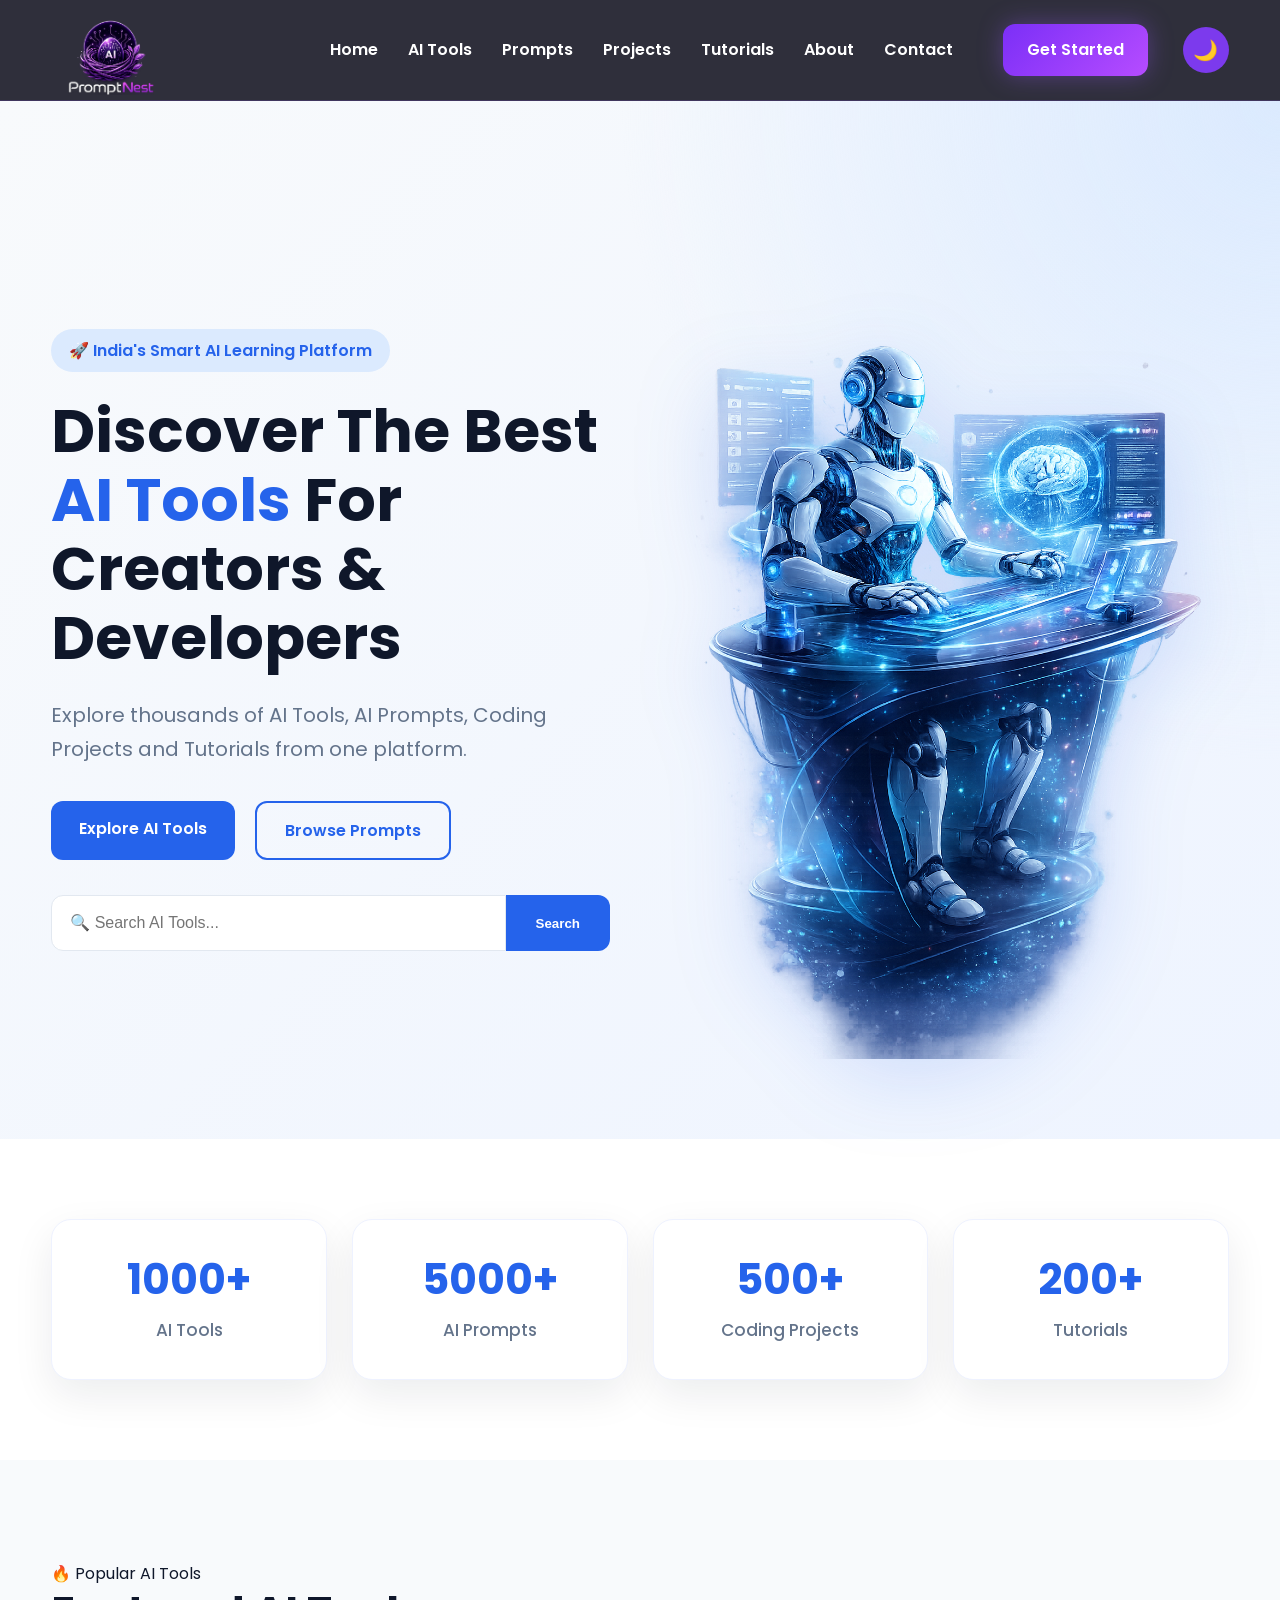
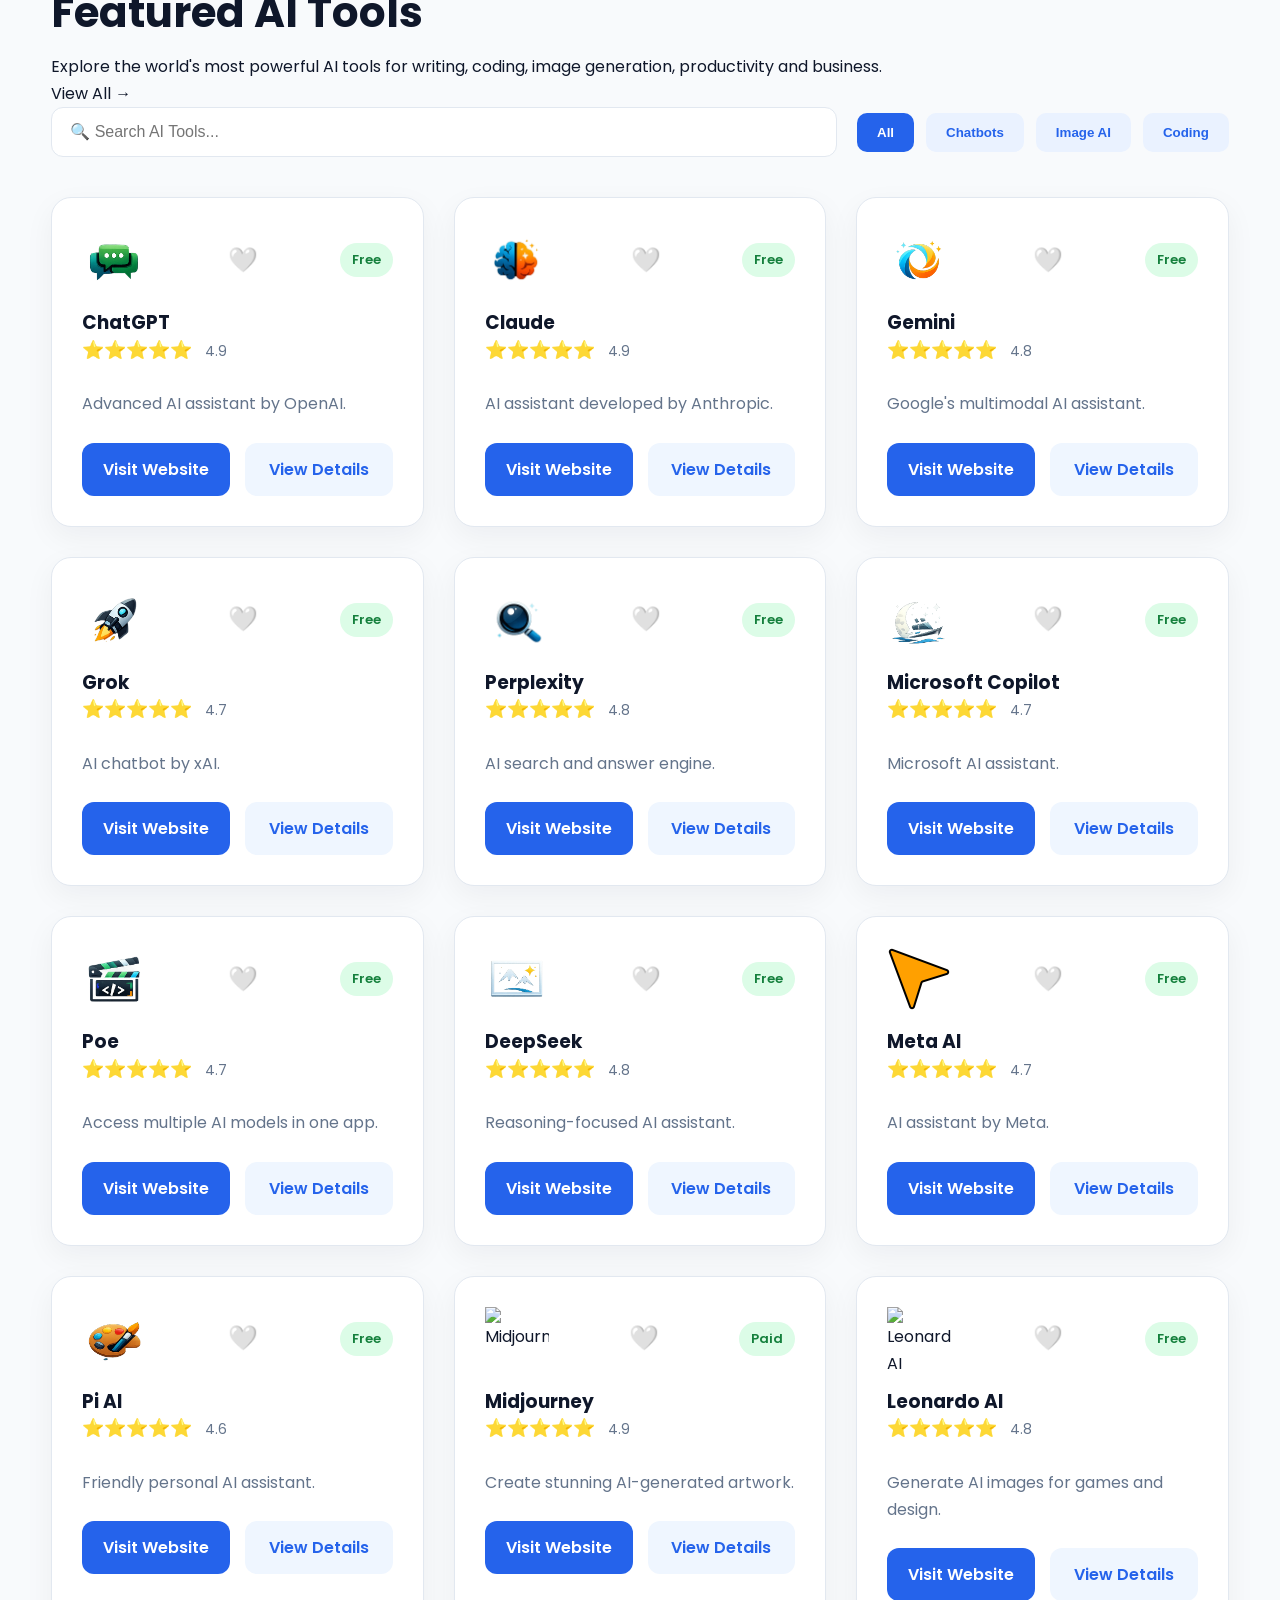
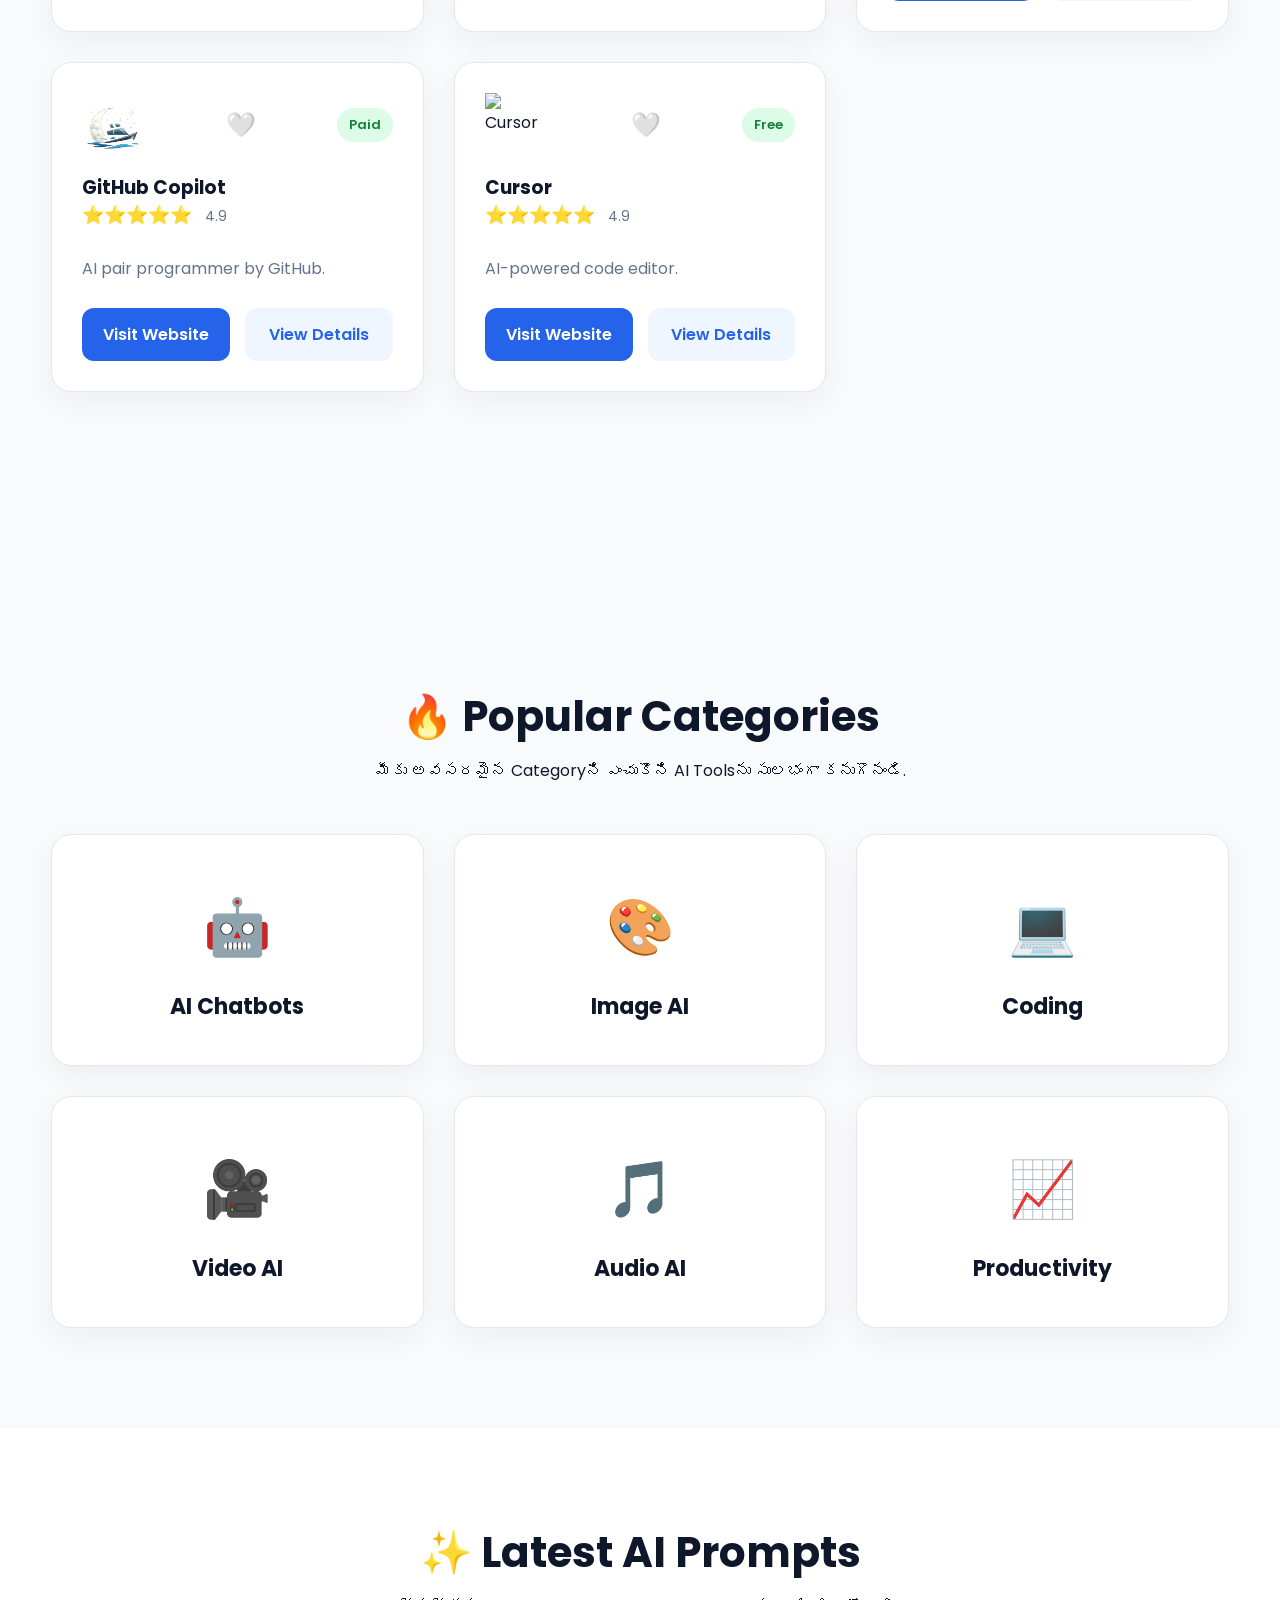
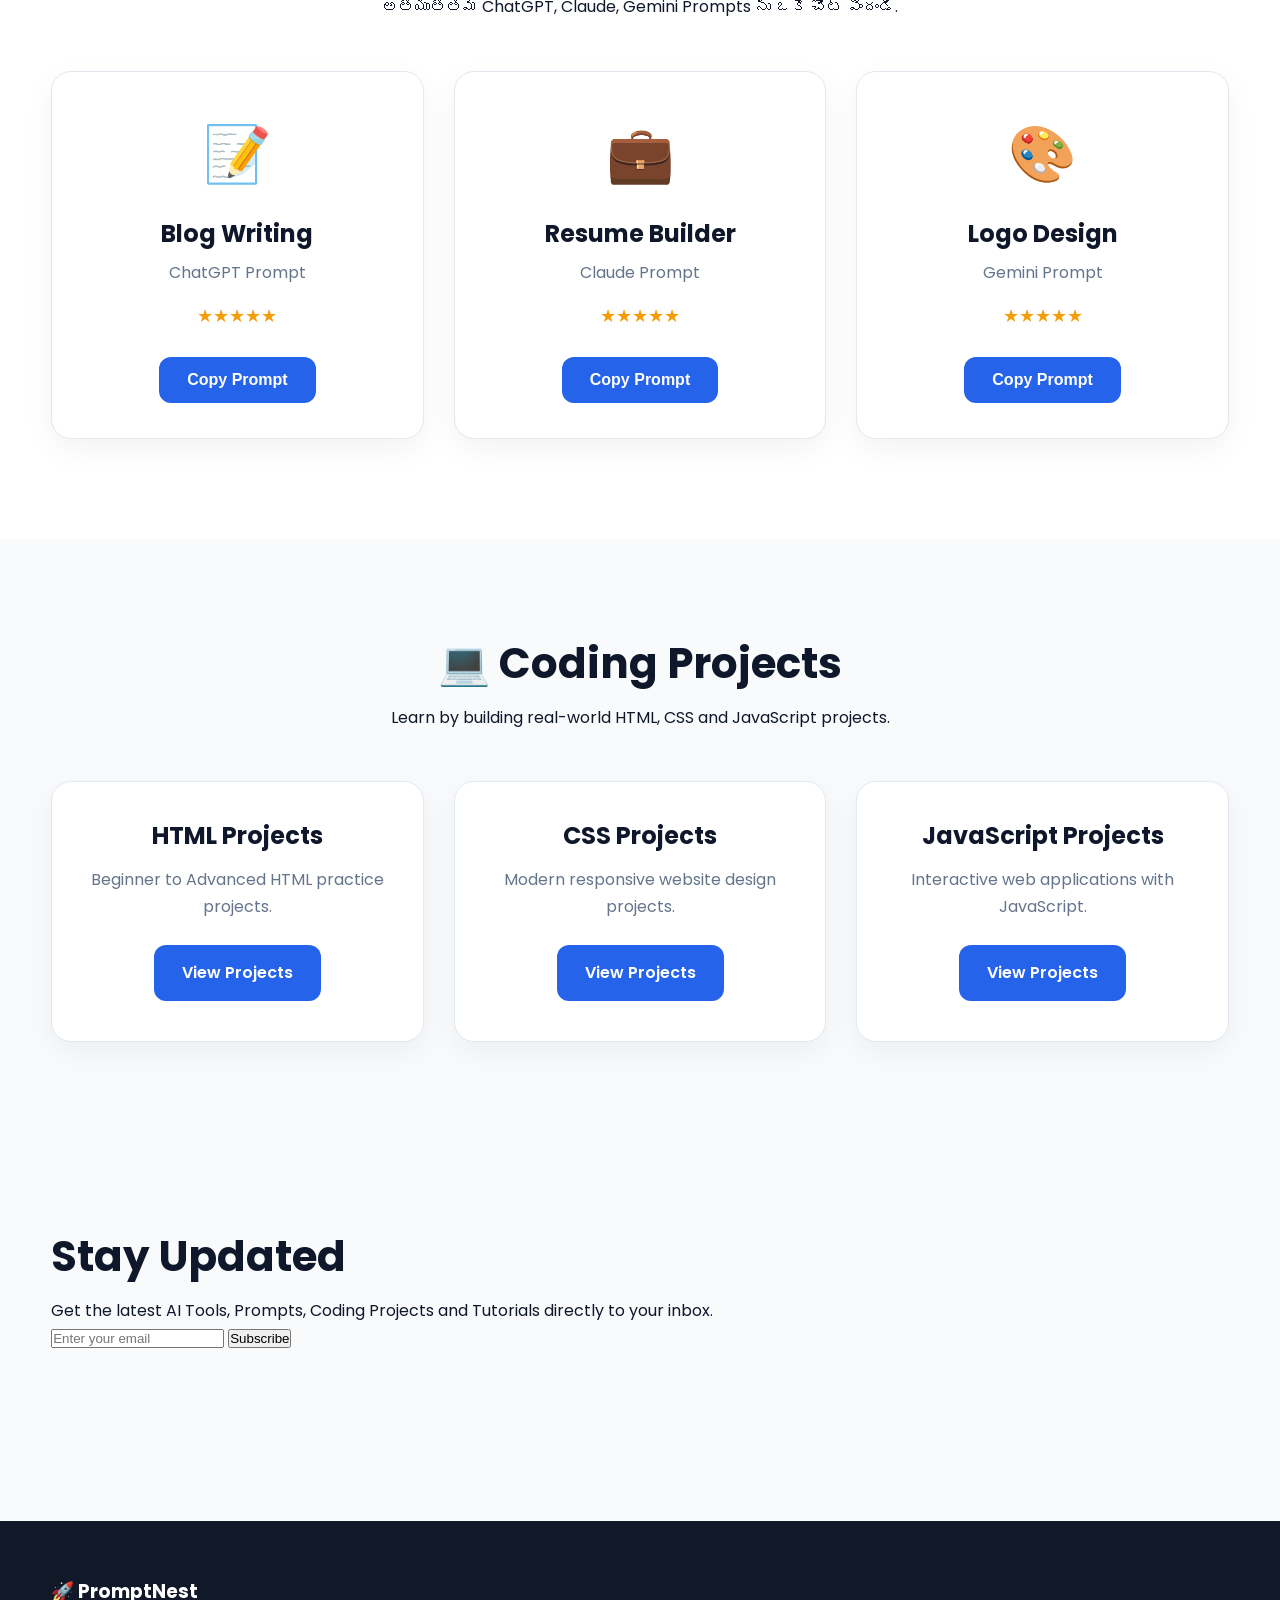
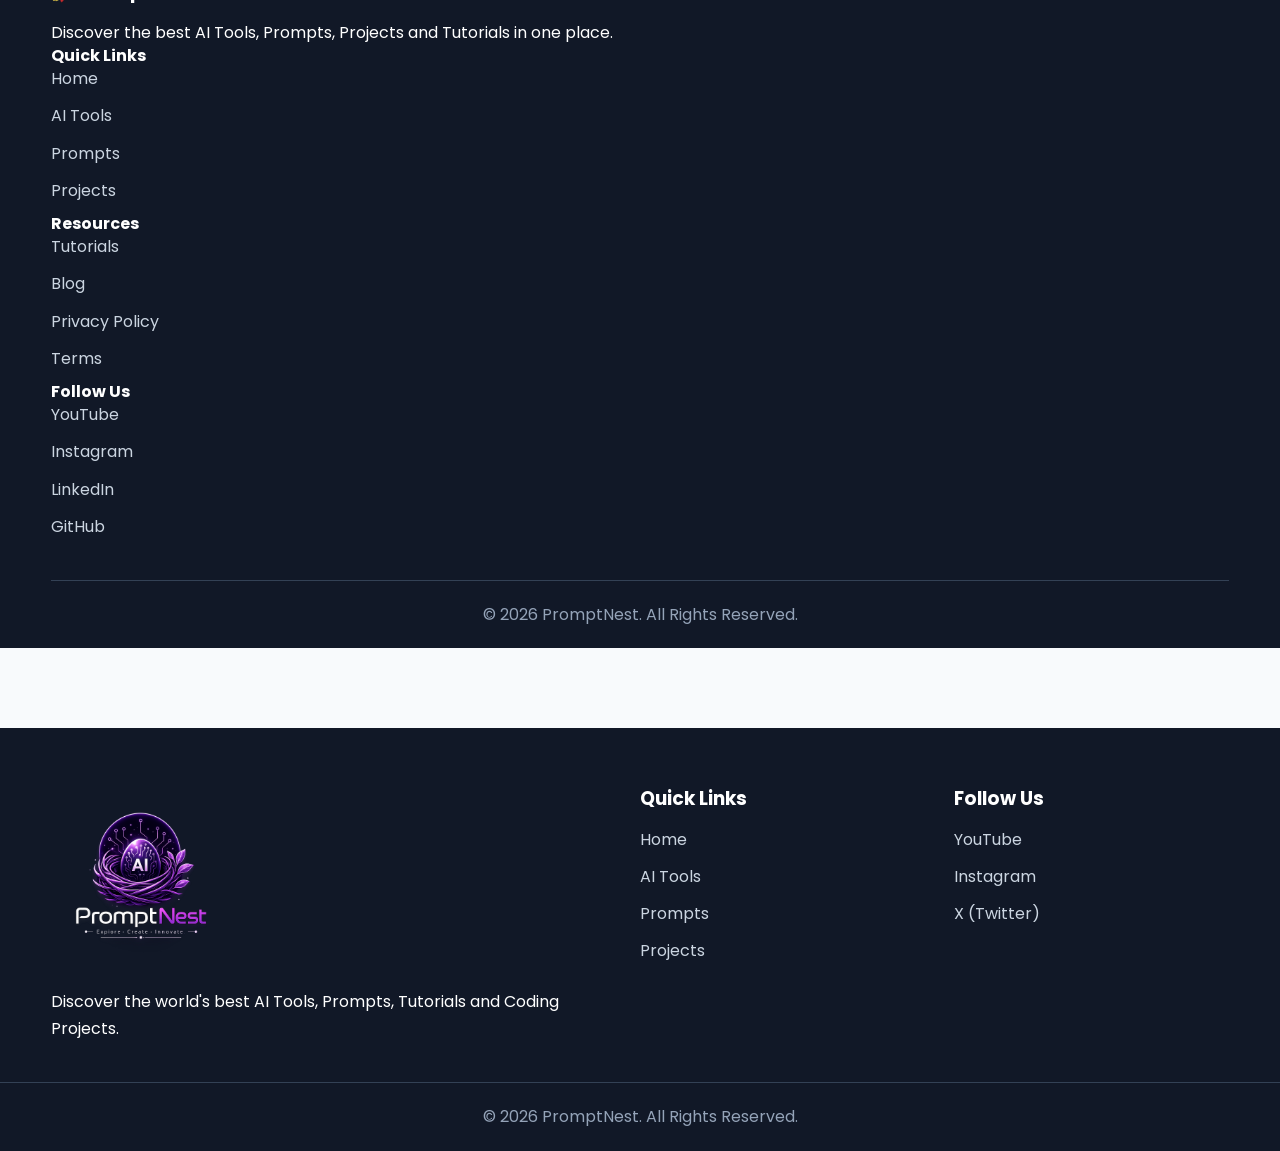
==== commit 0c5a646d: "Fix Dark Mode and Mobile Menu" ====
--- a/index.html
+++ b/index.html
@@ -68,13 +68,13 @@
                 <li><a href="#">Contact</a></li>
 
             </ul>
-
+            
             <a href="#" class="btn nav-btn">
             Get Started
             </a>
-
+            <button id="themeToggle" class="theme-btn">🌙</button>
             <button id="menuToggle" class="menu-toggle">
-    ☰
+                ☰
             </button>
 
         </nav>
@@ -575,7 +575,7 @@
 <script src="data/tools/chatbots.js"></script>
 <script src="data/tools/image-ai.js"></script>
 <script src="data/tools/coding.js"></script>
-<script src="data/tools/video-ai.js"></script>
+<script src="data/tools/video.js"></script>
 <script src="data/tools.js"></script>
 <script src="js/script.js"></script>
 <footer class="footer">
--- a/css/style.css
+++ b/css/style.css
@@ -1549,12 +1549,12 @@
 }
 
 body.dark{
-    background:#0F172A;
+    background:#111827;
     color:#fff;
 }
 
 body.dark .header{
-    background:#111827;
+    background:#0f172a;
 }
 
 body.dark .tool-card,
@@ -1641,17 +1641,15 @@
         margin:auto auto 20px;
     }
 }
-/* ===========================
+/* =========================
    Mobile Menu
-=========================== */
+========================= */
 
 .menu-toggle{
     display:none;
-    background:none;
-    border:none;
-    font-size:30px;
+    font-size:32px;
+    cursor:pointer;
     color:#fff;
-    cursor:pointer;
 }
 
 @media (max-width:900px){
@@ -1662,17 +1660,19 @@
 
     .nav-links{
         display:none;
+        position:absolute;
+        top:80px;
+        right:20px;
+        width:250px;
         flex-direction:column;
-        position:absolute;
-        top:100%;
-        left:0;
-        width:100%;
-        background:#111827;
+        background:#1f1f2e;
+        border-radius:12px;
         padding:20px;
+        gap:15px;
+        box-shadow:0 10px 30px rgba(0,0,0,.25);
     }
 
     .nav-links.active{
         display:flex;
     }
-
 }
